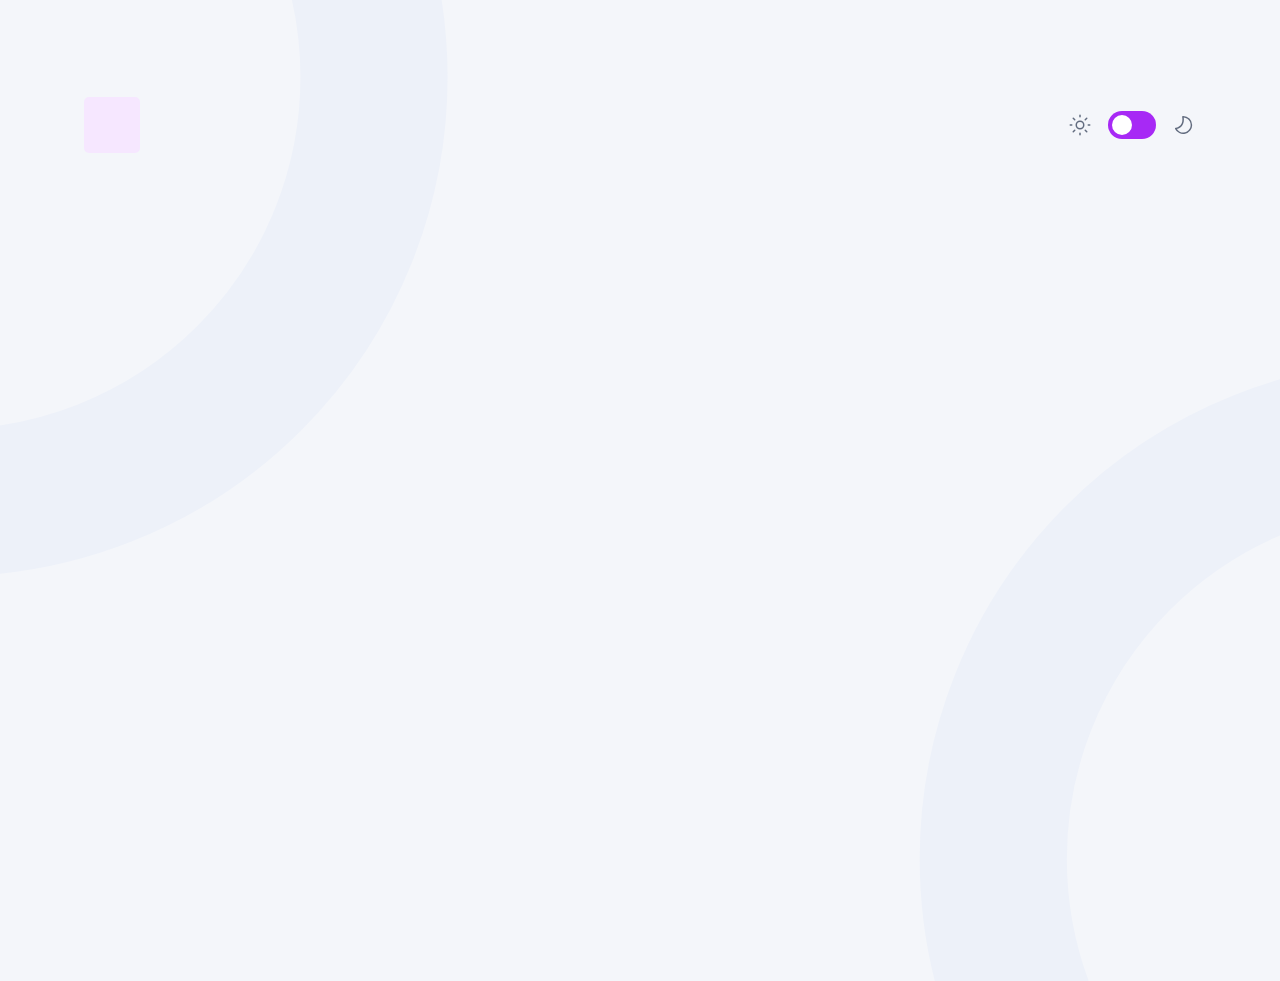
==== pages/quiz/quiz.html @ 405ea11e "Finalizacao" ====
<!DOCTYPE html>
<html lang="en">
<head>
    <meta charset="UTF-8">
    <meta name="viewport" content="width=device-width, initial-scale=1.0">
    <link rel="preconnect" href="https://fonts.googleapis.com">
    <link rel="preconnect" href="https://fonts.gstatic.com" crossorigin>
    <link href="https://fonts.googleapis.com/css2?family=Rubik:ital,wght@0,300..900;1,300..900&display=swap" rel="stylesheet">
    <link rel="stylesheet" href="quiz.css">
    <script src="./quiz.js" type="module" defer></script>
    <title>Quiz App</title>
</head>
<body>
    <header>
        <div class="assunto">
            <div class=" assunto_icone">
                <img src="" alt="">
            </div>

            <h1></h1>
        </div>

        <div class="tema">
            <img src="../../assets/images/icon-sun-dark.svg" alt="ícone do sol">
            <button>
                <div></div>
            </button>
            <img src="../../assets/images/icon-moon-dark.svg" alt="ícone da lua">
        </div>
    </header>

    <main>
        
    </main>
</body>
</html>
---- pages/quiz/quiz.css ----
* {
    margin: 0;
    padding: 0;
    box-sizing: border-box;
    font-family: "Rubik", sans-serif;
    -webkit-font-smoothing: antialiased;
}

:root {
    --bg-color: #f4f6fa;
    --bg-span: #f4f6fa;
    --color-span:#626c7f;
    --purple: #a729f5;
    --purple-hover: rgba(167, 41, 245, 0.7);
    --primary-text-color: #313e51;
    --secondary-text-color: #626c7f;
    --button-bg: #fff;
    --shadow: 0px 16px 40px 0px rgba(143, 160, 193, 0.14);
    --bg-html: #fff1e9;
    --bg-css: #e0fdef;
    --bg-javascript: #ebf0ff;
    --bg-acessibilidade: #f6e7ff;
    --white: #fff;
    --green: #26d782;
    --red: #ee5454;
    --bg-mobile: url(../../assets/images/pattern-background-mobile-light.svg);
    --bg-desktop: url(../../assets/images/pattern-background-desktop-light.svg);
}

body.escuro {
    --bg-color: #313e51;
    --color-span: #313e51;
    --bg-mobile: url(../../assets/images/pattern-background-mobile-dark.svg);
    --bg-desktop: url(../../assets/images/pattern-background-desktop-dark.svg);
    --primary-text-color: #fff;
    --secondary-text-color: #abc1e1;
    --button-bg: #3b4d66;
    --shadow: 0px 16px 40px 0px rgba(49, 62 , 81 , 0.14);
}

body {
    height: 100svh;
    background: var(--bg-mobile) var(--bg-color);
    background-repeat: no-repeat;
    background-size: cover;
}

header {
    display: flex;
    justify-content: space-between;
    padding: 16px 24px;
}

.assunto {
    display: flex;
    align-items: center;
    gap: 16px;
}

.assunto_icone {
    background:var(--bg-acessibilidade) ;
    width: 40px;
    height: 40px;
    padding: 5px;
    border-radius: 5px;
}

.assunto_icone.html {
    background: var(--bg-html);
}

.assunto_icone.css {
    background: var(--bg-css);
}

.assunto_icone.javascript {
    background: var(--bg-javascript);
}

.assunto_icone.assecibilidade {
    background: var(--bg-acessibilidade);
}

.assunto_icone img {
    width: 100%;
}

.assunto h1 {
    font-size: 18px;
    font-weight: 500;
    color: var(--primary-text-color)
}

.tema {
    padding: 8px 0;
    display: flex;
    align-items: center;
    gap: 8px;
}

.tema img {
    width: 16px;
}

.tema button {
    height: 20px;
    width: 32px;
    background: var(--purple);
    border: 0;
    border-radius: 999px;
    padding: 4px;
    display: flex;
    cursor: pointer;
}

.tema button div {
    background: var(--white);
    height: 12px;
    width: 12px;
    border-radius: 999px;
}

main {
    padding: 32px 24px;
}

.pergunta {
    margin-bottom: 40px;
}

.pergunta p {
    font-style: italic;
    font-size: 14px;
    color: var(--secondary-text-color);
    margin-bottom: 12px;
}

.pergunta h2 {
    font-size: 20px;
    font-weight: 500;
    color: var(--primary-text-color);
    line-height: 24px;
    margin-bottom: 24px;
}

.barra_progresso {
    background: var(--button-bg);
    height: 16px;
    padding: 4px;
    border-radius: 999px;
}

.barra_progresso div {
    height: 100%;
    width: 60%;
    background: var(--purple);
    border-radius: 999px;
}

.alternativas form {
    display: flex;
    flex-direction: column;
    gap: 12px;
    margin-bottom: 12px;
}

.alternativas label {
    display: block;
    background: var(--button-bg);
    padding: 12px;
    font-size: 18px;
    font-weight: 500;
    border-radius: 12px;
    box-shadow: var(--shadow);
    color: var(--primary-text-color);
    cursor: pointer;
}

.alternativas label:hover {
    & span {
        background: var(--bg-acessibilidade);
        color: var(--purple);
    }
}

.alternativas label:has(input:checked){
    outline: 3px solid var(--purple);

    & span {
        background: var(--purple);
        color: var(--white);
    }
}

.alternativas label#correta {
    outline: 3px solid var(--green);

    & span {
        background: var(--green);
        color: var(--white);
    }
}

.alternativas label#errada {
    outline: 3px solid var(--red);

    & span {
        background: var(--red);
        color: var(--white);
    }
}

.alternativas input {
    display: none;
}

.alternativas div {
    display: flex;
    align-items: center;
    gap: 16px;
}

.alternativas div span {
    display: block;
    width: 40px;
    height: 40px;
    background: var(--bg-span);
    border-radius: 5px;
    color: var(--color-span);

    display: flex;
    align-items: center;
    justify-content: center;
    flex-shrink:0;
}

.alternativas button{
    padding: 12px;
    border-radius: 12px;
    border: none;
    background: var(--purple);
    color: var(--white);
    width: 100%;

    font-size: 18px;
    font-weight: 500;
    transition: background 0.3s;
}

.alternativas button:hover{
    background: var(--purple-hover);
    cursor: pointer;
}

@media(min-width: 1100px){
    body {
        background: var(--bg-desktop) var(--bg-color);
        background-size: cover;
        background-repeat: no-repeat;
    }

    header {
        margin-block: 81px;
        max-width: 1160px;
        margin-inline: auto;
    }

    .assunto_icone {
        width: 56px;
        height: 56px;
        padding: 8px;
    }

    .assunto h1 {
        font-size: 16px;
    }

    .tema {
        gap: 16px;
    }

    .tema img {
        width: 24px;
    }

    .tema button {
        width: 48px;
        height: 28px;
    }

    .tema button div {
        width: 20px;
        height: 20px;
    }

    main {
        max-width: 1160px;
        margin-inline: auto;

        display: flex;
        gap: 130px
    }

    section {
        width: 100%;
    }

    .pergunta {
        display: flex;
        flex-direction: column;
        justify-content: space-between;
    }

    .pergunta p {
        font-size: 20px;
        line-height: 30px;
        margin-bottom: 27px;
    }

    .pergunta h2 {
        font-size: 36px;
        line-height: 42px;
    }

    .alternativas form {
        gap: 24px;
        margin-bottom: 24px;
    }

    .alternativas label {
        font-size: 22px;
        padding: 18px 20px;
        border-radius: 24px;
    }

    .alternativas div {
        gap: 22px;
    }

    .alternativas div span {
        width: 56px;
        height: 56px;
        font-size: 28px;
    }

    .alternativas button {
        font-size: 22px;
    }
}
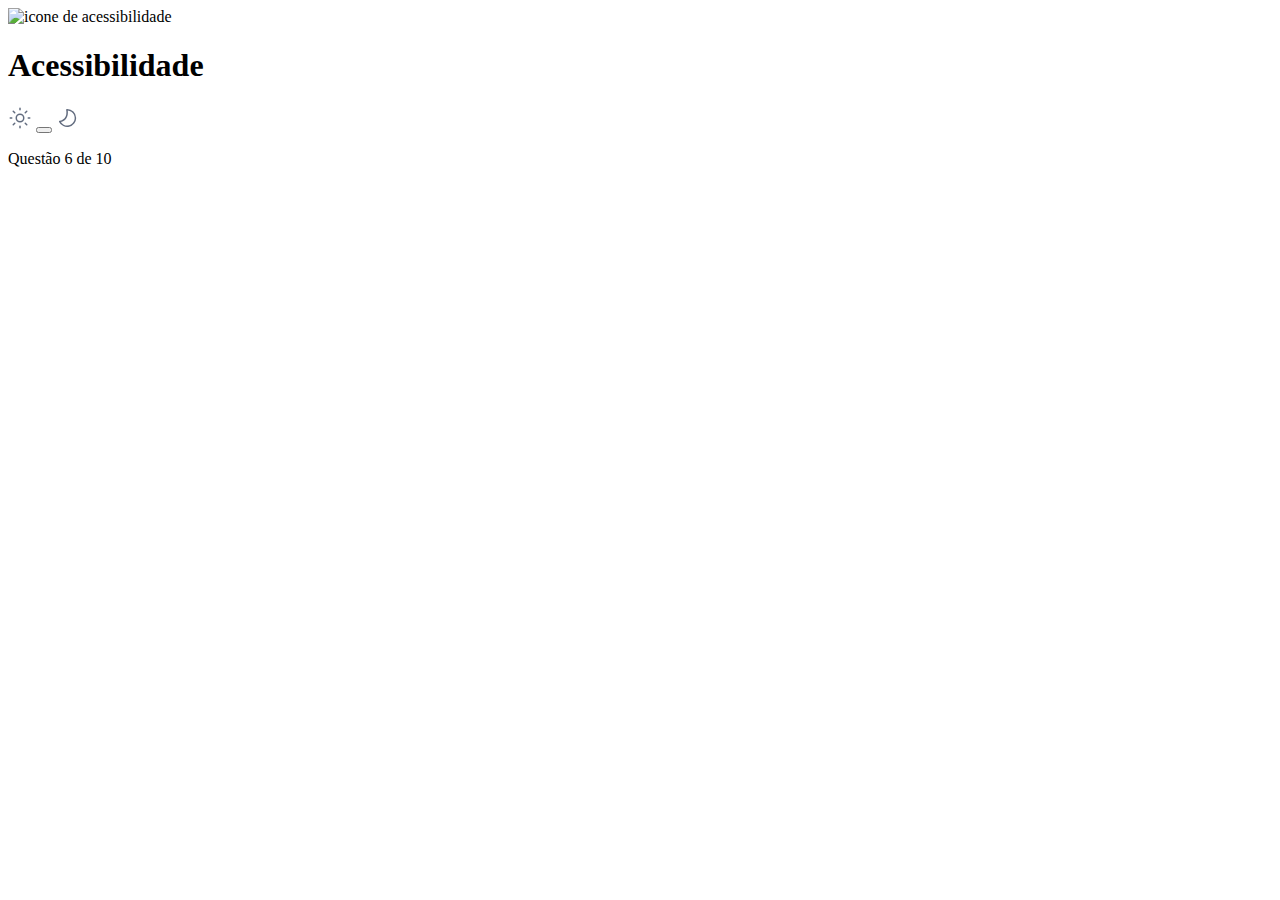
==== commit ada96b73: "html do header finalizado" ====
--- a/pages/quiz/quiz.html
+++ b/pages/quiz/quiz.html
@@ -3,34 +3,35 @@
 <head>
     <meta charset="UTF-8">
     <meta name="viewport" content="width=device-width, initial-scale=1.0">
-    <link rel="preconnect" href="https://fonts.googleapis.com">
-    <link rel="preconnect" href="https://fonts.gstatic.com" crossorigin>
-    <link href="https://fonts.googleapis.com/css2?family=Rubik:ital,wght@0,300..900;1,300..900&display=swap" rel="stylesheet">
-    <link rel="stylesheet" href="quiz.css">
-    <script src="./quiz.js" type="module" defer></script>
     <title>Quiz App</title>
 </head>
 <body>
+
     <header>
         <div class="assunto">
-            <div class=" assunto_icone">
-                <img src="" alt="">
+            <div class="assundo_icone">
+                <img src="../../assets/images/icon-accessibility.svg" alt="icone de acessibilidade">
             </div>
-
-            <h1></h1>
+            <h1>Acessibilidade</h1>
         </div>
 
         <div class="tema">
-            <img src="../../assets/images/icon-sun-dark.svg" alt="ícone do sol">
+            <img src="../../assets/images/icon-sun-dark.svg" alt="icone do sol">
             <button>
-                <div></div>
+                <div>
+
+                </div>
             </button>
-            <img src="../../assets/images/icon-moon-dark.svg" alt="ícone da lua">
+            <img src="../../assets/images/icon-moon-dark.svg" alt="icone da lua">
         </div>
     </header>
+    <main>
+        <section class="pergunta">
+            <p>Questão 6 de 10</p>
 
-    <main>
-        
+            <h2></h2>
+
+        </section>
     </main>
 </body>
 </html>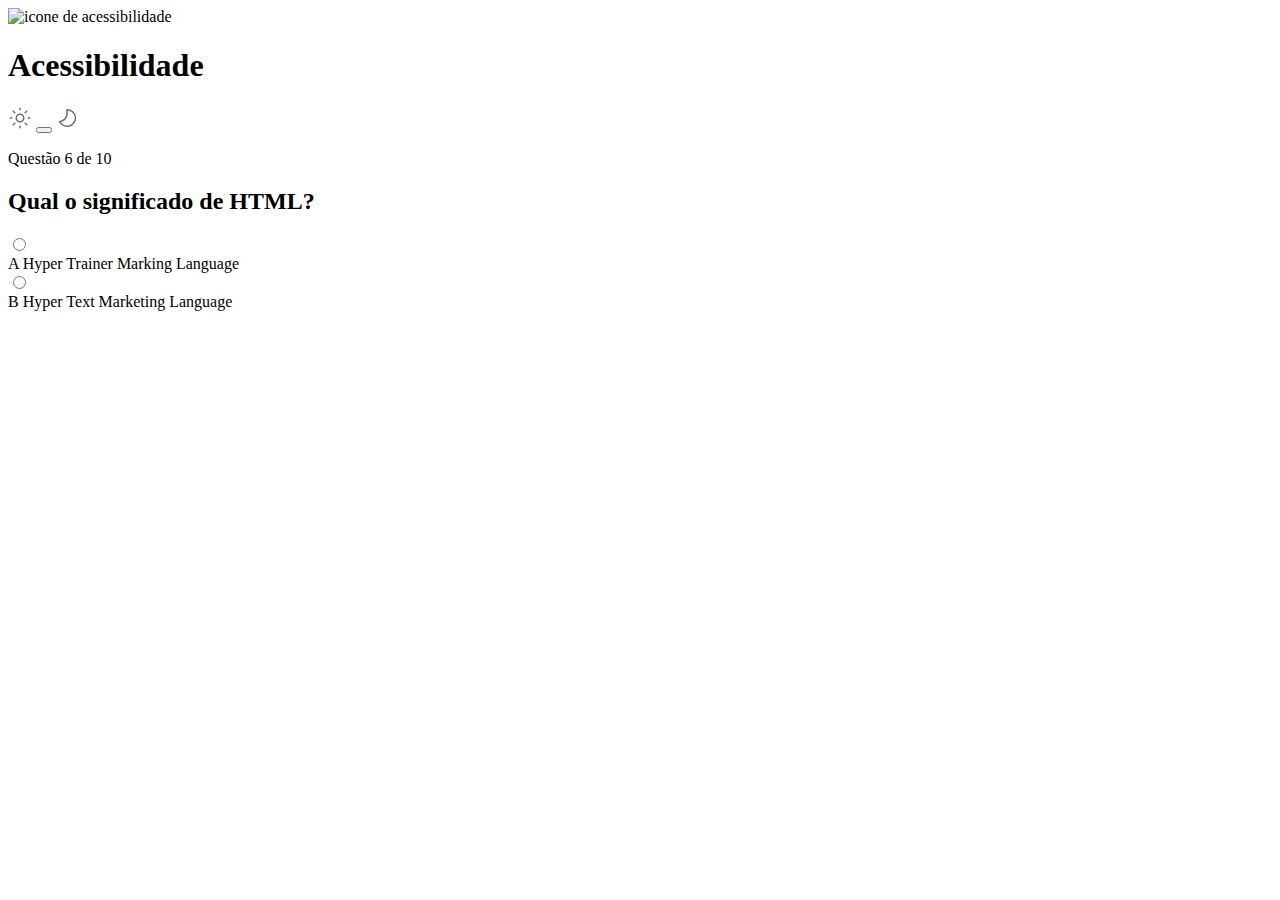
==== commit 33a0ab45: "primeira parte do formulário das alternativas" ====
--- a/pages/quiz/quiz.html
+++ b/pages/quiz/quiz.html
@@ -29,8 +29,32 @@
         <section class="pergunta">
             <p>Questão 6 de 10</p>
 
-            <h2></h2>
+            <h2>Qual o significado de HTML?</h2>
+            <div class="barra_progresso">
 
+            </div>
+        </section>
+
+        <section class="alternativas">
+            <form action="">
+                <label for="alternativa_a">
+                    <input type="radio" id="alternativa_a">
+
+                    <div>
+                        <span>A</span>
+                        Hyper Trainer Marking Language
+                    </div>
+                </label>
+
+                <label for="alternativa_b">
+                    <input type="radio" id="alternativa_b">
+                    <div>
+                        <span>B</span>
+                        Hyper Text Marketing Language
+                    </div>
+                </label>
+
+            </form>
         </section>
     </main>
 </body>
